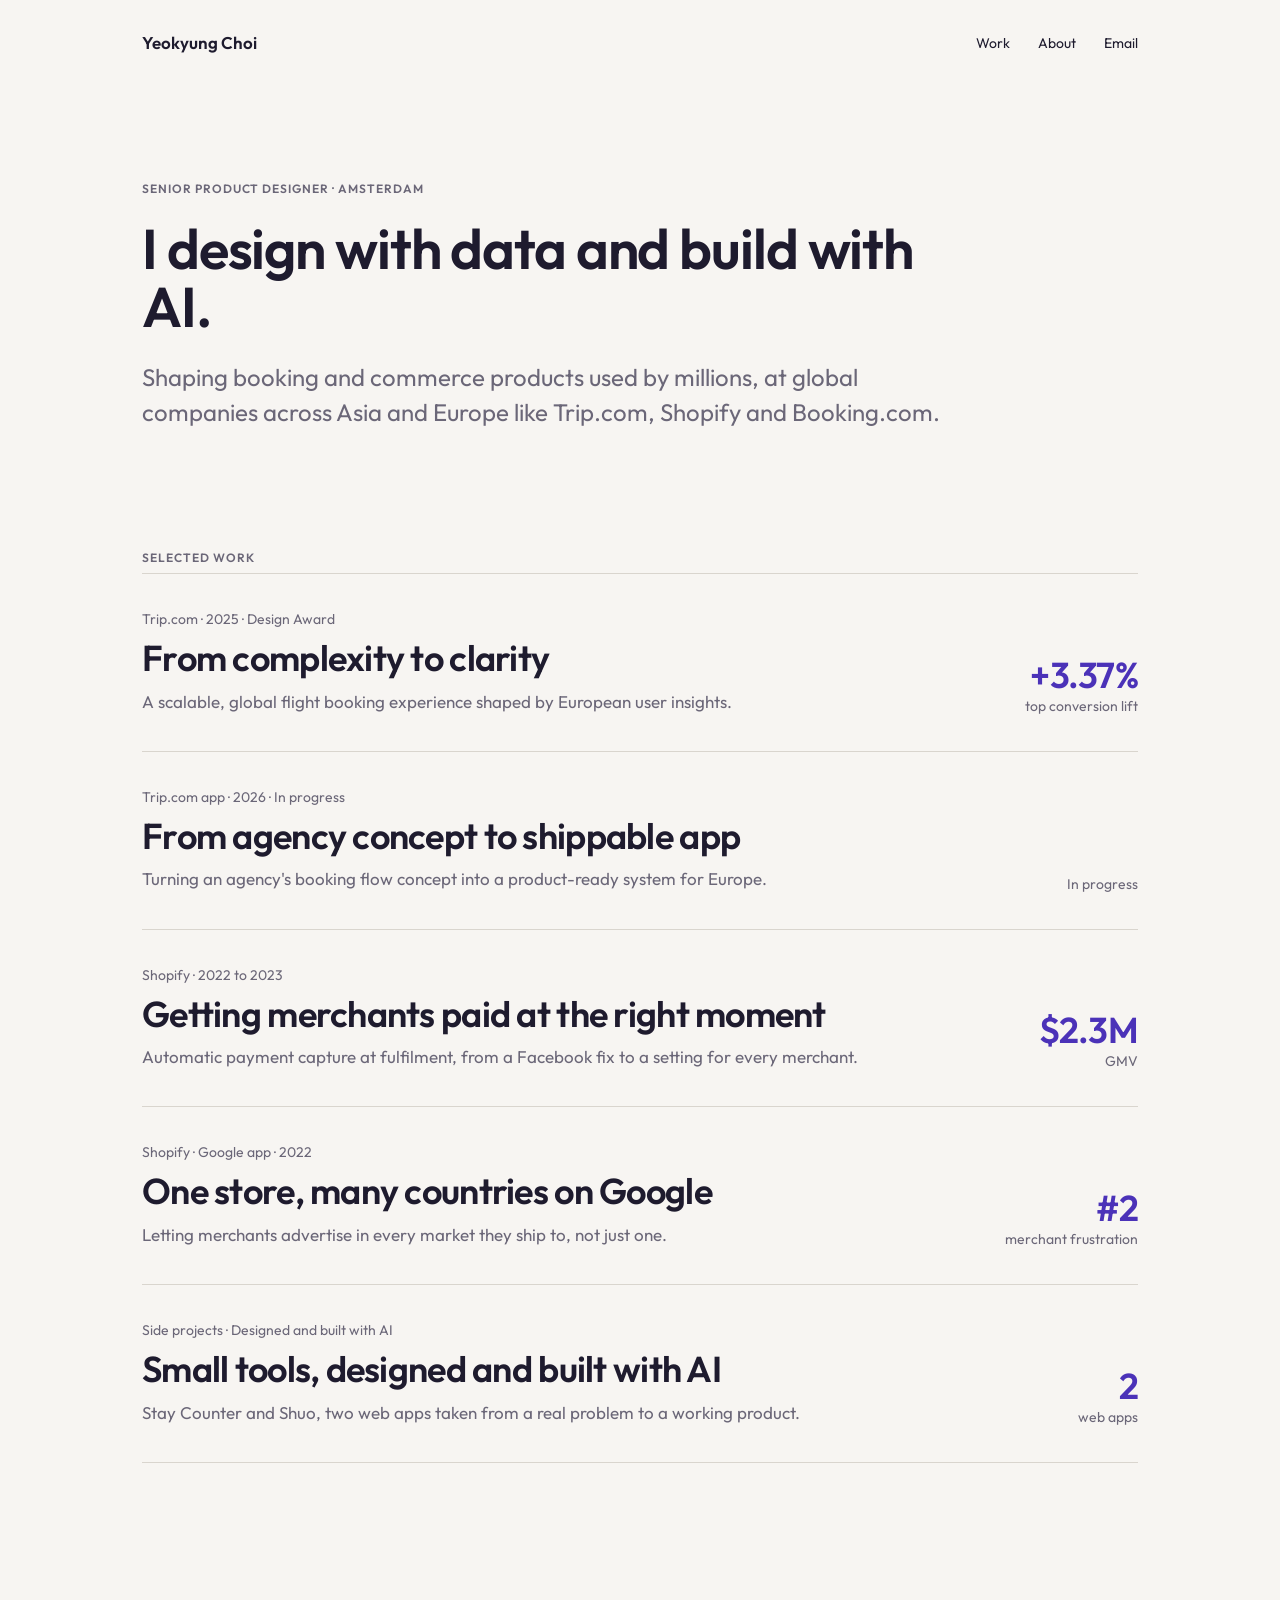
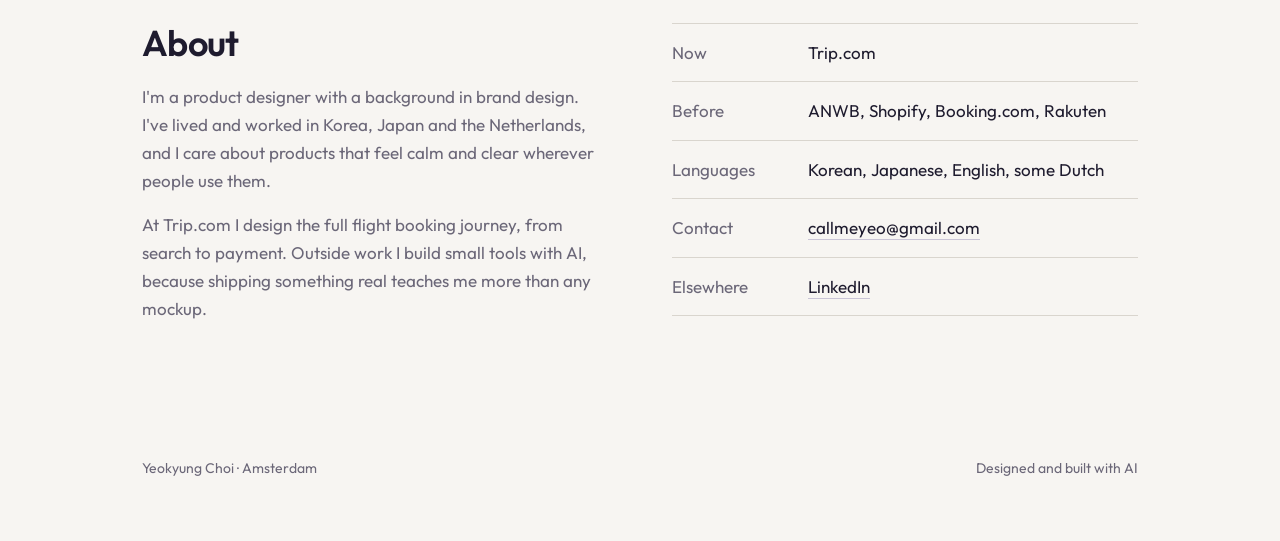
==== index.html @ 6fe2a748 "Draft side projects page for Stay Counter and Shuo Co-Authored-By: Claude Opus 5.5 <noreply@anthropi" ====
<!doctype html>
<html lang="en">
<head>
<meta charset="utf-8">
<meta name="viewport" content="width=device-width, initial-scale=1">
<title>Yeokyung Choi · Product designer</title>
<meta name="description" content="Product designer who designs with data and builds with AI. Shaping booking and commerce products at global companies like Trip.com, Shopify and Booking.com.">
<link rel="icon" href="favicon.svg" type="image/svg+xml">
<link rel="apple-touch-icon" href="apple-touch-icon.png">
<link rel="preconnect" href="https://fonts.googleapis.com">
<link rel="preconnect" href="https://fonts.gstatic.com" crossorigin>
<link href="https://fonts.googleapis.com/css2?family=Outfit:wght@400;500;600&display=swap" rel="stylesheet">
<link rel="stylesheet" href="styles.css">
</head>
<body>
<div class="wrap">

<header class="top">
<a class="name" href="index.html">Yeokyung Choi</a>
<nav aria-label="Main">
<a href="#work">Work</a>
<a href="#about">About</a>
<a href="mailto:callmeyeo@gmail.com">Email</a>
</nav>
</header>

<section class="hero">
<span class="label">Senior product designer · Amsterdam</span>
<h1>I design with data and build with AI.</h1>
<p>Shaping booking and commerce products used by millions, at global companies across Asia and Europe like Trip.com, Shopify and Booking.com.</p>
</section>

<section id="work" aria-label="Selected work">
<p class="label section-title">Selected work</p>
<div class="work">

<a class="project" href="work/trip-com.html">
<div class="text">
<span class="meta">Trip.com · 2025 · Design Award</span>
<h2>From complexity to clarity</h2>
<p>A scalable, global flight booking experience shaped by European user insights.</p>
</div>
<div class="stat"><strong>+3.37%</strong><span>top conversion lift</span></div>
</a>

<a class="project" href="work/app-flow.html">
<div class="text">
<span class="meta">Trip.com app · 2026 · In progress</span>
<h2>From agency concept to shippable app</h2>
<p>Turning an agency's booking flow concept into a product-ready system for Europe.</p>
</div>
<div class="stat"><span>In progress</span></div>
</a>

<a class="project" href="work/shopify-payments.html">
<div class="text">
<span class="meta">Shopify · 2022 to 2023</span>
<h2>Getting merchants paid at the right moment</h2>
<p>Automatic payment capture at fulfilment, from a Facebook fix to a setting for every merchant.</p>
</div>
<div class="stat"><strong>$2.3M</strong><span>GMV</span></div>
</a>

<a class="project" href="work/shopify-markets.html">
<div class="text">
<span class="meta">Shopify · Google app · 2022</span>
<h2>One store, many countries on Google</h2>
<p>Letting merchants advertise in every market they ship to, not just one.</p>
</div>
<div class="stat"><strong>#2</strong><span>merchant frustration</span></div>
</a>

<a class="project" href="work/built-with-ai.html">
<div class="text">
<span class="meta">Side projects · Designed and built with AI</span>
<h2>Small tools, designed and built with AI</h2>
<p>Stay Counter and Shuo, two web apps taken from a real problem to a working product.</p>
</div>
<div class="stat"><strong>2</strong><span>web apps</span></div>
</a>

</div>
</section>

<section id="about" class="about">
<div>
<h2>About</h2>
<p>I'm a product designer with a background in brand design. I've lived and worked in Korea, Japan and the Netherlands, and I care about products that feel calm and clear wherever people use them.</p>
<p>At Trip.com I design the full flight booking journey, from search to payment. Outside work I build small tools with AI, because shipping something real teaches me more than any mockup.</p>
</div>
<div class="facts">
<div class="fact"><span>Now</span><span>Trip.com</span></div>
<div class="fact"><span>Before</span><span>ANWB, Shopify, Booking.com, Rakuten</span></div>
<div class="fact"><span>Languages</span><span>Korean, Japanese, English, some Dutch</span></div>
<div class="fact"><span>Contact</span><span><a href="mailto:callmeyeo@gmail.com">callmeyeo@gmail.com</a></span></div>
<div class="fact"><span>Elsewhere</span><span><a href="https://www.linkedin.com/in/yeokyungchoi/">LinkedIn</a></span></div>
</div>
</section>

<footer class="foot">
<span>Yeokyung Choi · Amsterdam</span>
<span>Designed and built with AI</span>
</footer>

</div>
</body>
</html>
---- styles.css ----
:root {
  --accent: #4B32B8;
  --accent-soft: #EEEAFB;
  --ink: #1E1B2E;
  --muted: #6B6778;
  --bg: #F7F5F2;
  --line: #ECE9E4;
  --line-strong: #D9D5CE;
}

* { box-sizing: border-box; }

html { scroll-behavior: smooth; }

body {
  margin: 0;
  background: var(--bg);
  color: var(--ink);
  font-family: Outfit, -apple-system, system-ui, sans-serif;
  -webkit-font-smoothing: antialiased;
}

a { color: var(--ink); text-decoration: none; }
a:hover { color: var(--muted); }

.wrap { max-width: 1040px; margin: 0 auto; padding: 0 22px; }

.top { display: flex; justify-content: space-between; align-items: center; gap: 16px; padding: 32px 0; }
.top .name { font-size: 17px; font-weight: 600; }
.top nav { display: flex; gap: 28px; font-size: 14px; }

.label { font-size: 12px; font-weight: 600; letter-spacing: 0.08em; color: var(--muted); text-transform: uppercase; }

.hero { padding: 96px 0 120px; max-width: 800px; display: flex; flex-direction: column; gap: 24px; }
.hero h1 { margin: 0; font-size: 56px; line-height: 1.04; font-weight: 600; letter-spacing: -0.02em; }
.hero p { margin: 0; font-size: 24px; line-height: 1.45; color: var(--muted); }

.section-title { margin: 0 0 8px; }

.work { display: flex; flex-direction: column; }
.project { display: grid; grid-template-columns: minmax(0, 1fr) auto; gap: 8px 32px; align-items: end; padding: 36px 0; border-top: 1px solid var(--line-strong); }
.project:last-child { border-bottom: 1px solid var(--line-strong); }
.project h2 { margin: 0; font-size: 36px; line-height: 1.1; font-weight: 600; letter-spacing: -0.02em; }
.project p { margin: 0; font-size: 17px; line-height: 1.6; color: var(--muted); }
.project .meta { font-size: 14px; color: var(--muted); }
.project .stat { text-align: right; display: flex; flex-direction: column; gap: 4px; }
.project .stat strong { font-size: 36px; line-height: 1; font-weight: 600; letter-spacing: -0.02em; color: var(--accent); }
.project .stat span { font-size: 14px; color: var(--muted); }
.project .text { display: flex; flex-direction: column; gap: 10px; }
a.project:hover h2 { color: var(--accent); }
.project.soon { color: var(--muted); }
.project.soon h2 { color: #A9A5B4; }
.project.soon .stat span { color: #A9A5B4; }

.about { padding: 160px 0 0; display: grid; grid-template-columns: repeat(auto-fit, minmax(min(100%, 420px), 1fr)); gap: 48px 64px; }
.about h2 { margin: 0 0 20px; font-size: 36px; line-height: 1.1; font-weight: 600; letter-spacing: -0.02em; }
.about p { margin: 0 0 16px; font-size: 17px; line-height: 1.65; color: var(--muted); }
.facts { display: flex; flex-direction: column; }
.fact { display: grid; grid-template-columns: 120px minmax(0, 1fr); gap: 16px; padding: 16px 0; border-top: 1px solid var(--line-strong); font-size: 17px; line-height: 1.5; }
.fact:last-child { border-bottom: 1px solid var(--line-strong); }
.fact span:first-child { color: var(--muted); }
.fact a { text-decoration: underline; text-decoration-color: #C9C4D6; text-underline-offset: 5px; }

.foot { display: flex; flex-wrap: wrap; justify-content: space-between; gap: 16px; padding: 120px 0 64px; font-size: 14px; color: var(--muted); }

@media (max-width: 640px) {
  .hero { padding: 48px 0 80px; }
  .hero h1 { font-size: 40px; }
  .hero p { font-size: 20px; }
  .project { grid-template-columns: 1fr; }
  .project .stat { text-align: left; }
  .project h2 { font-size: 28px; }
  .about { padding-top: 112px; }
  h1[style] { font-size: 40px !important; }
}
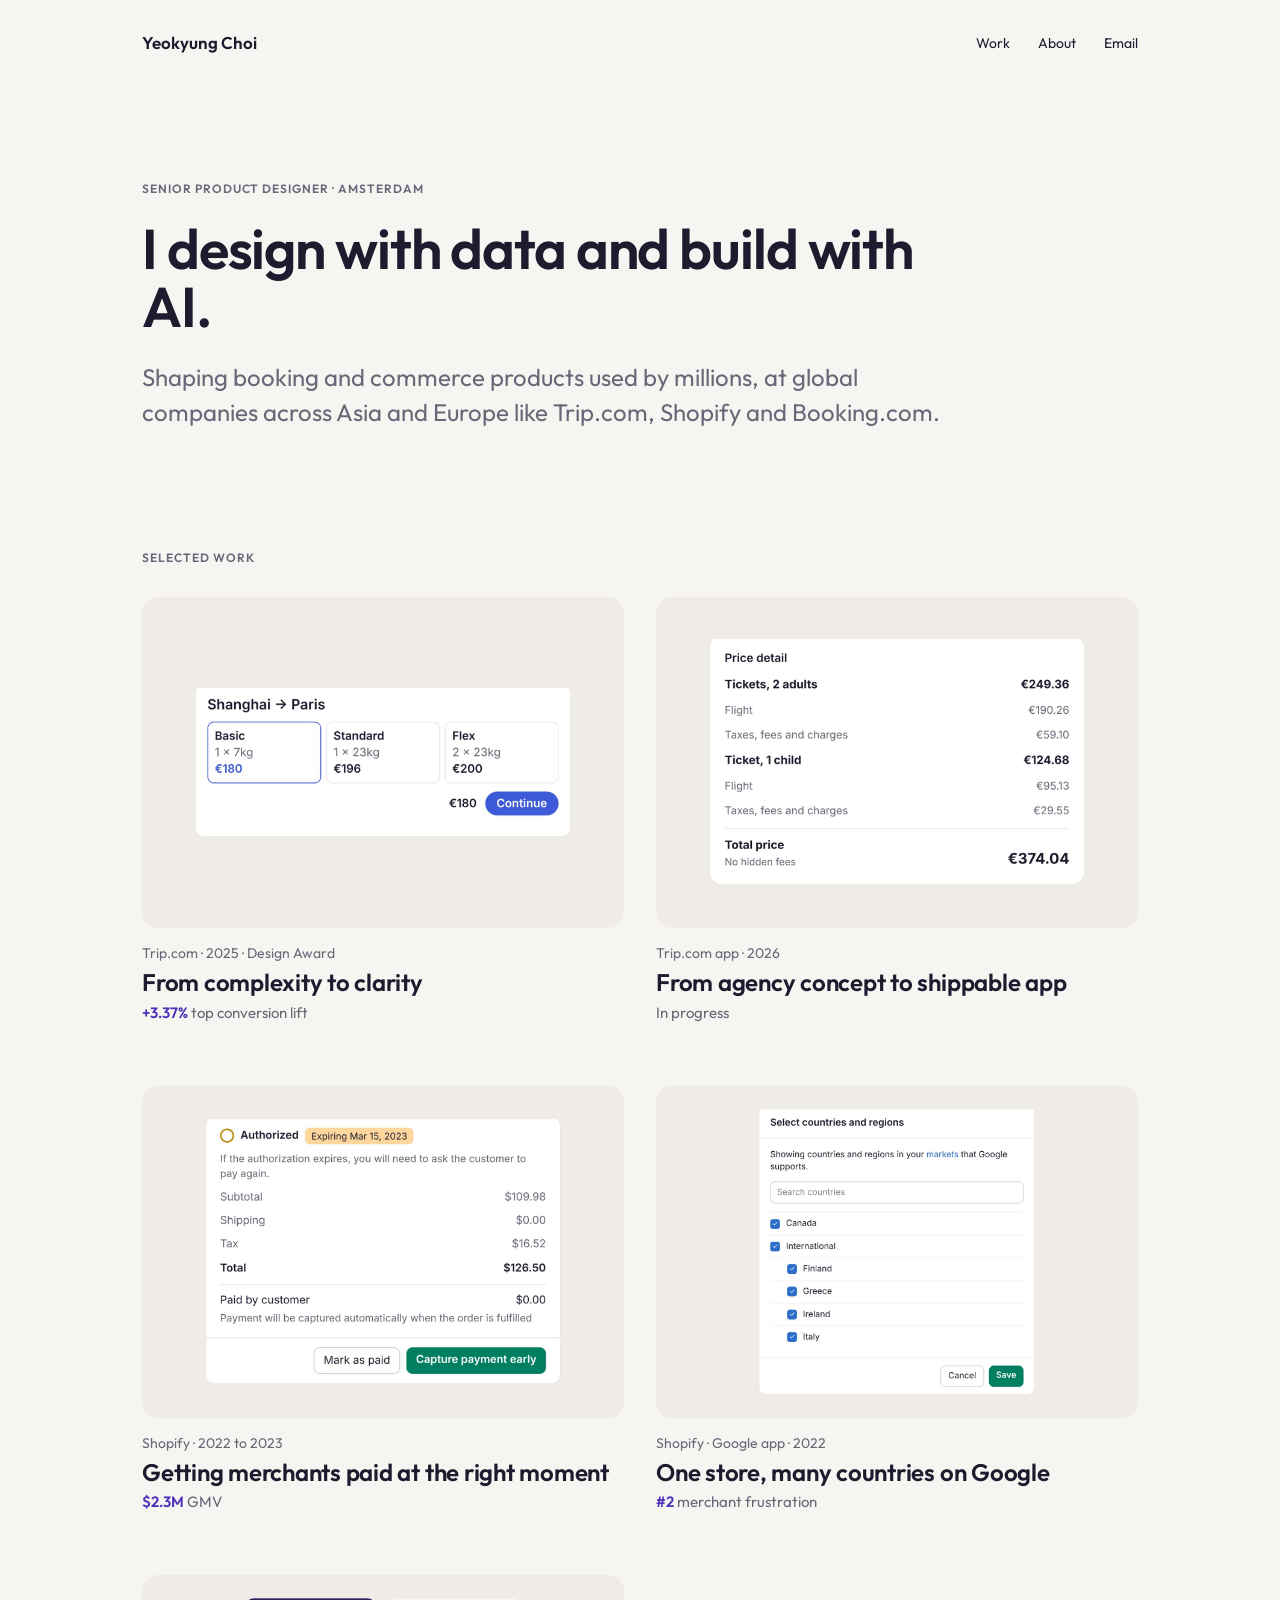
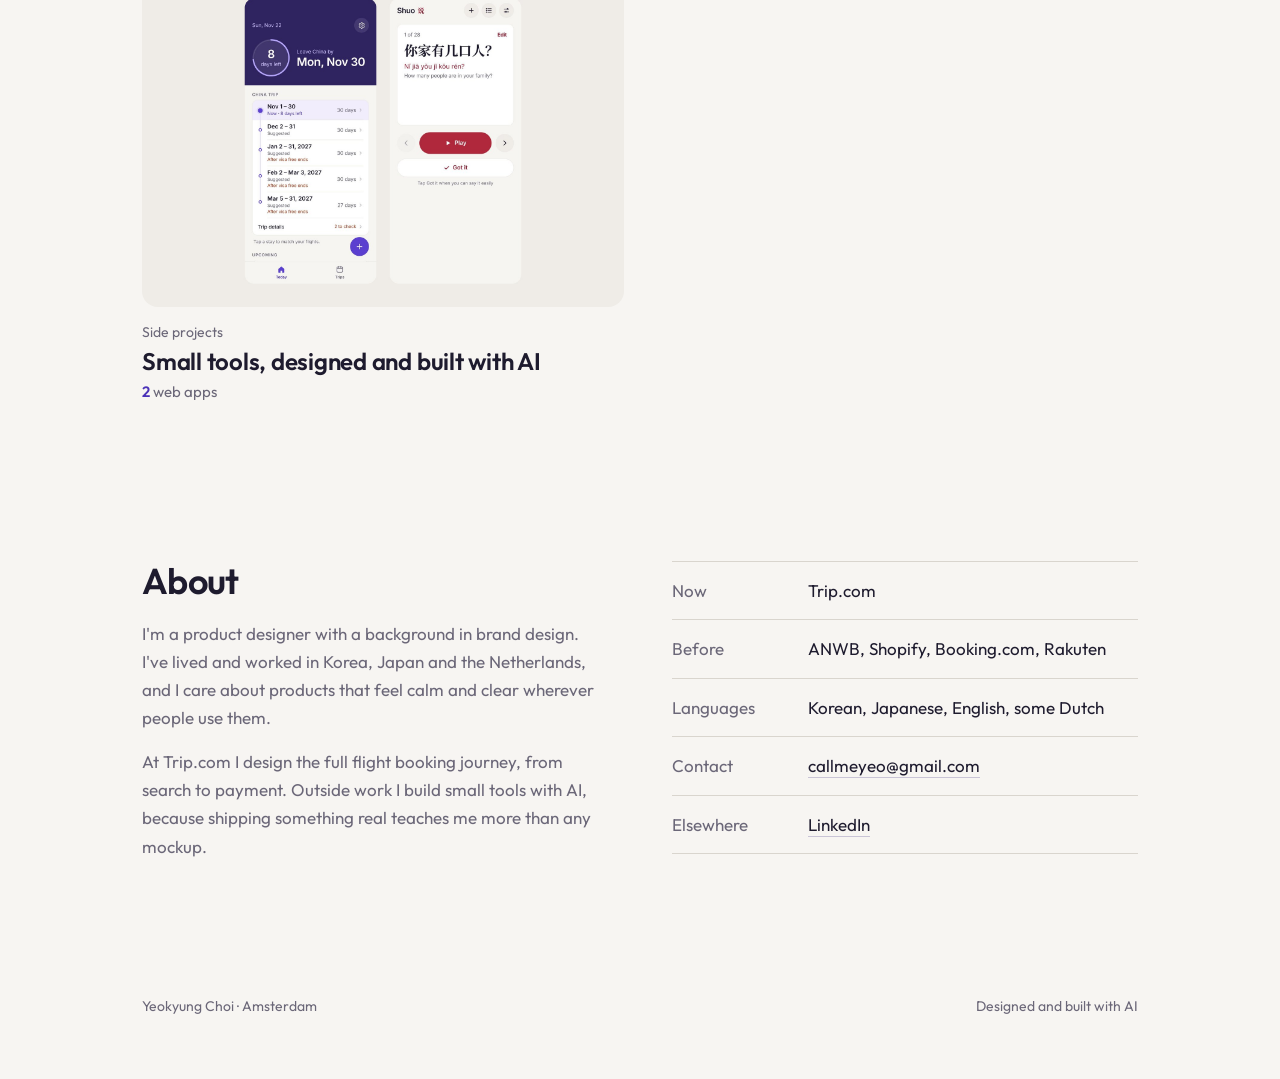
==== commit 6b437bfe: "Homepage image grid with one screen per project Co-Authored-By: Claude Opus 5.5 <noreply@anthropic.c" ====
--- a/index.html
+++ b/index.html
@@ -34,49 +34,49 @@
 <p class="label section-title">Selected work</p>
 <div class="work">
 
-<a class="project" href="work/trip-com.html">
+<a class="card" href="work/trip-com.html">
+<img src="images/home/trip-com.jpg" alt="Trip.com fare selection redesign with Basic, Standard and Flex fares">
 <div class="text">
 <span class="meta">Trip.com · 2025 · Design Award</span>
 <h2>From complexity to clarity</h2>
-<p>A scalable, global flight booking experience shaped by European user insights.</p>
+<span class="result"><strong>+3.37%</strong> top conversion lift</span>
 </div>
-<div class="stat"><strong>+3.37%</strong><span>top conversion lift</span></div>
 </a>
 
-<a class="project" href="work/app-flow.html">
+<a class="card" href="work/app-flow.html">
+<img src="images/home/app-flow.jpg" alt="Trip.com app price detail redesign">
 <div class="text">
-<span class="meta">Trip.com app · 2026 · In progress</span>
+<span class="meta">Trip.com app · 2026</span>
 <h2>From agency concept to shippable app</h2>
-<p>Turning an agency's booking flow concept into a product-ready system for Europe.</p>
+<span class="result">In progress</span>
 </div>
-<div class="stat"><span>In progress</span></div>
 </a>
 
-<a class="project" href="work/shopify-payments.html">
+<a class="card" href="work/shopify-payments.html">
+<img src="images/home/shopify-payments.jpg" alt="Shopify order payment card with Capture payment early button">
 <div class="text">
 <span class="meta">Shopify · 2022 to 2023</span>
 <h2>Getting merchants paid at the right moment</h2>
-<p>Automatic payment capture at fulfilment, from a Facebook fix to a setting for every merchant.</p>
+<span class="result"><strong>$2.3M</strong> GMV</span>
 </div>
-<div class="stat"><strong>$2.3M</strong><span>GMV</span></div>
 </a>
 
-<a class="project" href="work/shopify-markets.html">
+<a class="card" href="work/shopify-markets.html">
+<img src="images/home/shopify-markets.jpg" alt="Shopify Google app country and region picker">
 <div class="text">
 <span class="meta">Shopify · Google app · 2022</span>
 <h2>One store, many countries on Google</h2>
-<p>Letting merchants advertise in every market they ship to, not just one.</p>
+<span class="result"><strong>#2</strong> merchant frustration</span>
 </div>
-<div class="stat"><strong>#2</strong><span>merchant frustration</span></div>
 </a>
 
-<a class="project" href="work/built-with-ai.html">
+<a class="card" href="work/built-with-ai.html">
+<img src="images/home/built-with-ai.jpg" alt="Stay Counter and Shuo on mobile">
 <div class="text">
-<span class="meta">Side projects · Designed and built with AI</span>
+<span class="meta">Side projects</span>
 <h2>Small tools, designed and built with AI</h2>
-<p>Stay Counter and Shuo, two web apps taken from a real problem to a working product.</p>
+<span class="result"><strong>2</strong> web apps</span>
 </div>
-<div class="stat"><strong>2</strong><span>web apps</span></div>
 </a>
 
 </div>
--- a/styles.css
+++ b/styles.css
@@ -37,7 +37,6 @@
 
 .section-title { margin: 0 0 8px; }
 
-.work { display: flex; flex-direction: column; }
 .project { display: grid; grid-template-columns: minmax(0, 1fr) auto; gap: 8px 32px; align-items: end; padding: 36px 0; border-top: 1px solid var(--line-strong); }
 .project:last-child { border-bottom: 1px solid var(--line-strong); }
 .project h2 { margin: 0; font-size: 36px; line-height: 1.1; font-weight: 600; letter-spacing: -0.02em; }
@@ -51,6 +50,18 @@
 .project.soon { color: var(--muted); }
 .project.soon h2 { color: #A9A5B4; }
 .project.soon .stat span { color: #A9A5B4; }
+
+.work { display: grid; grid-template-columns: repeat(auto-fit, minmax(min(100%, 440px), 1fr)); gap: 64px 32px; padding-top: 24px; }
+.card { display: flex; flex-direction: column; gap: 16px; }
+.card img { display: block; width: 100%; aspect-ratio: 16 / 11; object-fit: cover; border-radius: 16px; transition: opacity .2s; }
+.card .text { display: flex; flex-direction: column; gap: 6px; }
+.card .meta { font-size: 14px; color: var(--muted); }
+.card h2 { margin: 0; font-size: 24px; line-height: 1.2; font-weight: 600; letter-spacing: -0.01em; }
+.card .result { font-size: 15px; color: var(--muted); }
+.card .result strong { color: var(--accent); font-weight: 600; }
+a.card:hover { color: var(--ink); }
+a.card:hover img { opacity: .92; }
+a.card:hover h2 { color: var(--accent); }
 
 .about { padding: 160px 0 0; display: grid; grid-template-columns: repeat(auto-fit, minmax(min(100%, 420px), 1fr)); gap: 48px 64px; }
 .about h2 { margin: 0 0 20px; font-size: 36px; line-height: 1.1; font-weight: 600; letter-spacing: -0.02em; }
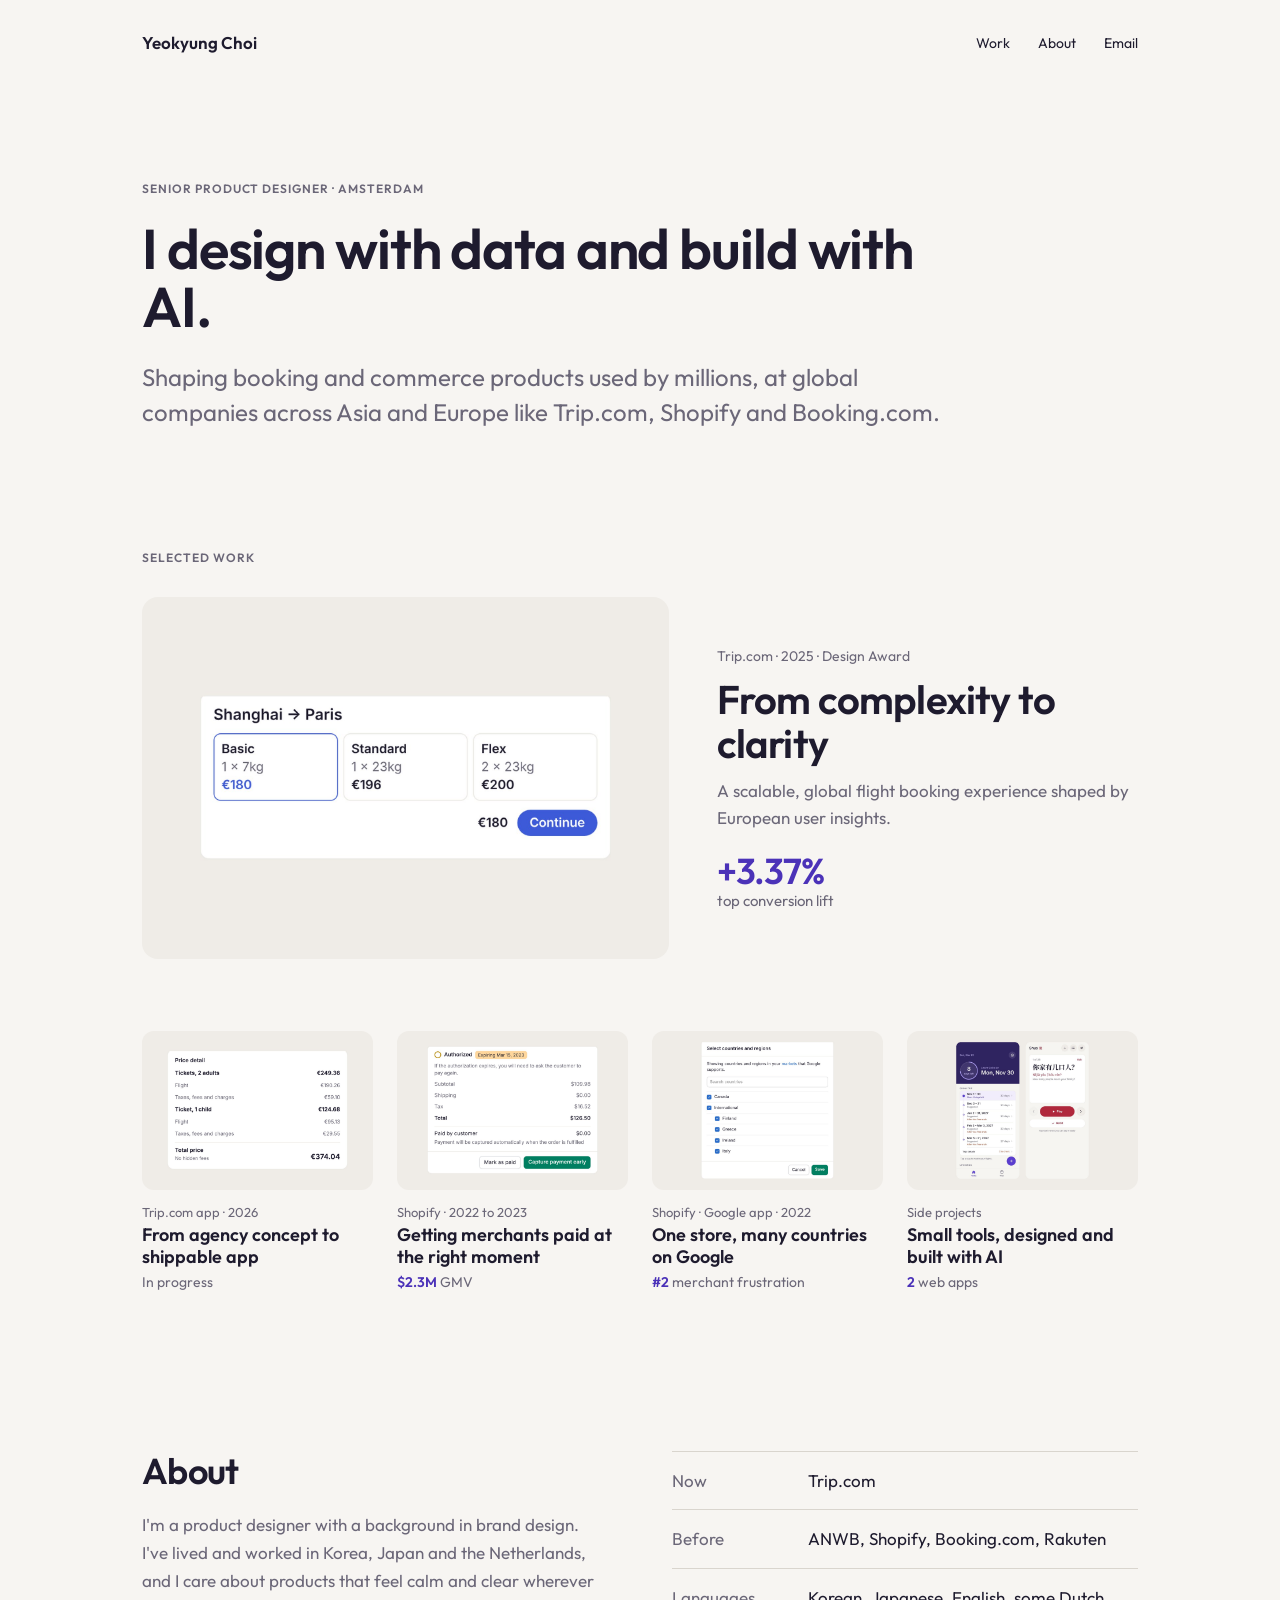
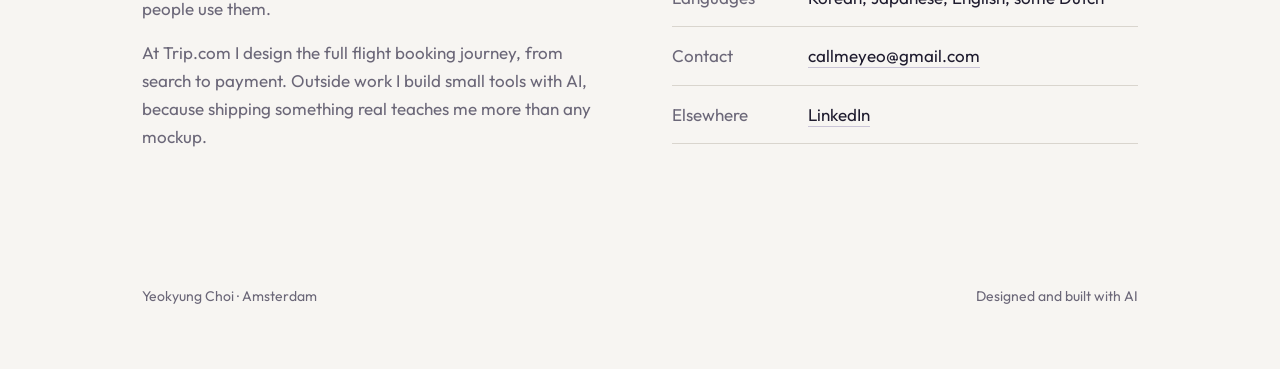
==== commit 61808dd0: "Homepage layout B, featured Trip.com project and four smaller cards Co-Authored-By: Claude Opus 5.5 " ====
--- a/index.html
+++ b/index.html
@@ -10,7 +10,7 @@
 <link rel="preconnect" href="https://fonts.googleapis.com">
 <link rel="preconnect" href="https://fonts.gstatic.com" crossorigin>
 <link href="https://fonts.googleapis.com/css2?family=Outfit:wght@400;500;600&display=swap" rel="stylesheet">
-<link rel="stylesheet" href="styles.css">
+<link rel="stylesheet" href="styles.css?v=b1">
 </head>
 <body>
 <div class="wrap">
@@ -34,14 +34,17 @@
 <p class="label section-title">Selected work</p>
 <div class="work">
 
-<a class="card" href="work/trip-com.html">
+<a class="feature" href="work/trip-com.html">
 <img src="images/home/trip-com.jpg" alt="Trip.com fare selection redesign with Basic, Standard and Flex fares">
 <div class="text">
 <span class="meta">Trip.com · 2025 · Design Award</span>
 <h2>From complexity to clarity</h2>
-<span class="result"><strong>+3.37%</strong> top conversion lift</span>
+<p>A scalable, global flight booking experience shaped by European user insights.</p>
+<span class="big"><strong>+3.37%</strong> top conversion lift</span>
 </div>
 </a>
+
+<div class="cards">
 
 <a class="card" href="work/app-flow.html">
 <img src="images/home/app-flow.jpg" alt="Trip.com app price detail redesign">
@@ -80,6 +83,8 @@
 </a>
 
 </div>
+
+</div>
 </section>
 
 <section id="about" class="about">
--- a/styles.css
+++ b/styles.css
@@ -51,17 +51,28 @@
 .project.soon h2 { color: #A9A5B4; }
 .project.soon .stat span { color: #A9A5B4; }
 
-.work { display: grid; grid-template-columns: repeat(auto-fit, minmax(min(100%, 440px), 1fr)); gap: 64px 32px; padding-top: 24px; }
-.card { display: flex; flex-direction: column; gap: 16px; }
-.card img { display: block; width: 100%; aspect-ratio: 16 / 11; object-fit: cover; border-radius: 16px; transition: opacity .2s; }
-.card .text { display: flex; flex-direction: column; gap: 6px; }
-.card .meta { font-size: 14px; color: var(--muted); }
-.card h2 { margin: 0; font-size: 24px; line-height: 1.2; font-weight: 600; letter-spacing: -0.01em; }
-.card .result { font-size: 15px; color: var(--muted); }
+.work { display: flex; flex-direction: column; gap: 72px; padding-top: 24px; }
+.feature { display: grid; grid-template-columns: minmax(0, 1.25fr) minmax(0, 1fr); gap: 32px 48px; align-items: center; }
+.feature img { display: block; width: 100%; aspect-ratio: 16 / 11; object-fit: cover; border-radius: 16px; transition: opacity .2s; }
+.feature .text { display: flex; flex-direction: column; gap: 12px; }
+.feature .meta { font-size: 14px; color: var(--muted); }
+.feature h2 { margin: 0; font-size: 40px; line-height: 1.1; font-weight: 600; letter-spacing: -0.02em; }
+.feature p { margin: 0; font-size: 17px; line-height: 1.6; color: var(--muted); }
+.feature .big { margin-top: 8px; font-size: 15px; color: var(--muted); }
+.feature .big strong { display: block; font-size: 36px; line-height: 1.1; font-weight: 600; letter-spacing: -0.02em; color: var(--accent); }
+.cards { display: grid; grid-template-columns: repeat(4, minmax(0, 1fr)); gap: 40px 24px; }
+.card { display: flex; flex-direction: column; gap: 14px; }
+.card img { display: block; width: 100%; aspect-ratio: 16 / 11; object-fit: cover; border-radius: 12px; transition: opacity .2s; }
+.card .text { display: flex; flex-direction: column; gap: 4px; }
+.card .meta { font-size: 13px; color: var(--muted); }
+.card h2 { margin: 0; font-size: 18px; line-height: 1.25; font-weight: 600; }
+.card .result { font-size: 14px; color: var(--muted); }
 .card .result strong { color: var(--accent); font-weight: 600; }
-a.card:hover { color: var(--ink); }
-a.card:hover img { opacity: .92; }
-a.card:hover h2 { color: var(--accent); }
+a.card:hover, a.feature:hover { color: var(--ink); }
+a.card:hover img, a.feature:hover img { opacity: .92; }
+a.card:hover h2, a.feature:hover h2 { color: var(--accent); }
+@media (max-width: 900px) { .cards { grid-template-columns: repeat(2, minmax(0, 1fr)); } .feature { grid-template-columns: 1fr; } }
+@media (max-width: 520px) { .cards { grid-template-columns: 1fr; } .feature h2 { font-size: 32px; } }
 
 .about { padding: 160px 0 0; display: grid; grid-template-columns: repeat(auto-fit, minmax(min(100%, 420px), 1fr)); gap: 48px 64px; }
 .about h2 { margin: 0 0 20px; font-size: 36px; line-height: 1.1; font-weight: 600; letter-spacing: -0.02em; }
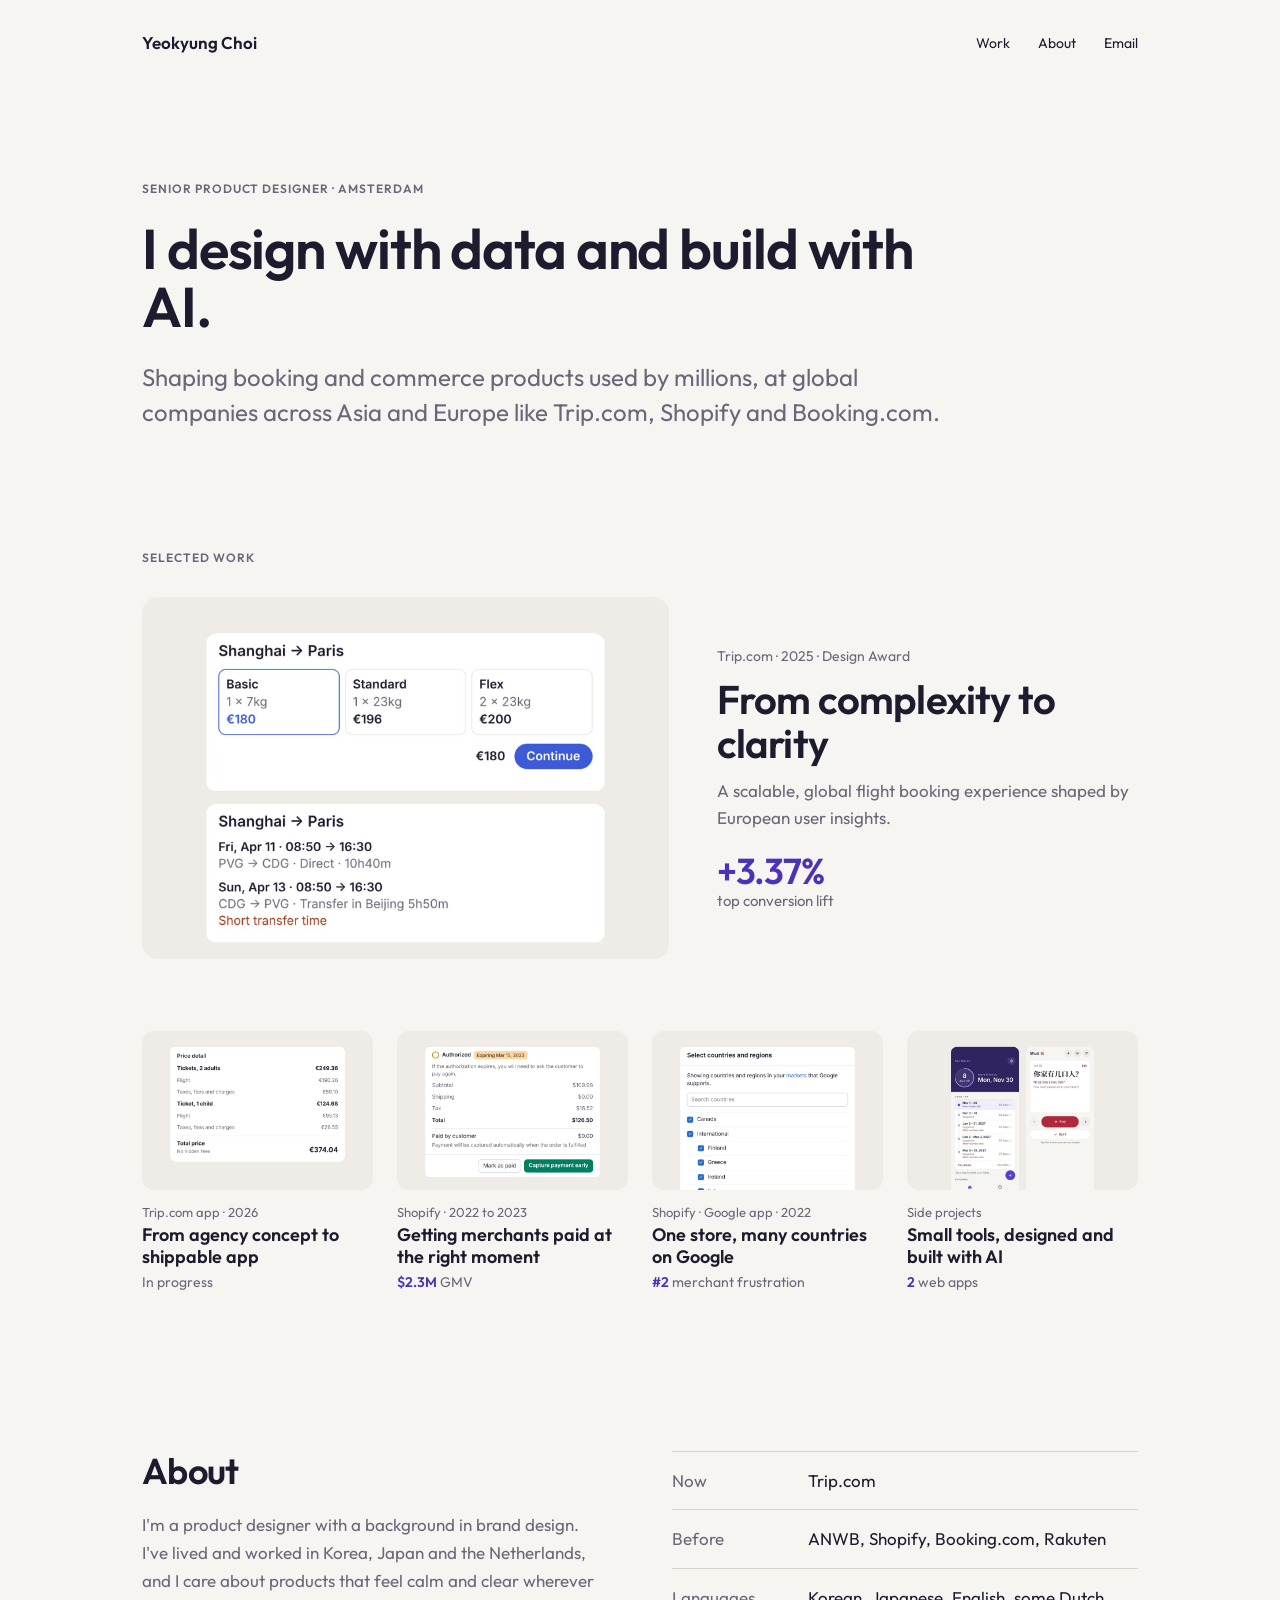
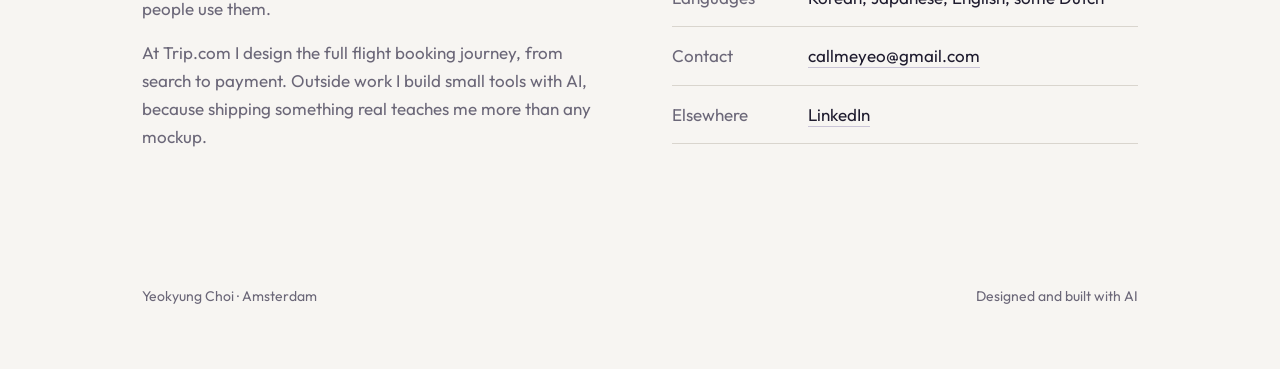
==== commit 10099565: "Consistent homepage thumbnails, same width and top position Co-Authored-By: Claude Opus 5.5 <noreply" ====
--- a/index.html
+++ b/index.html
@@ -10,7 +10,7 @@
 <link rel="preconnect" href="https://fonts.googleapis.com">
 <link rel="preconnect" href="https://fonts.gstatic.com" crossorigin>
 <link href="https://fonts.googleapis.com/css2?family=Outfit:wght@400;500;600&display=swap" rel="stylesheet">
-<link rel="stylesheet" href="styles.css?v=b1">
+<link rel="stylesheet" href="styles.css?v=b3">
 </head>
 <body>
 <div class="wrap">
@@ -35,7 +35,7 @@
 <div class="work">
 
 <a class="feature" href="work/trip-com.html">
-<img src="images/home/trip-com.jpg" alt="Trip.com fare selection redesign with Basic, Standard and Flex fares">
+<img src="images/home/trip-com.jpg?v=2" alt="Trip.com fare selection redesign with Basic, Standard and Flex fares">
 <div class="text">
 <span class="meta">Trip.com · 2025 · Design Award</span>
 <h2>From complexity to clarity</h2>
@@ -47,7 +47,7 @@
 <div class="cards">
 
 <a class="card" href="work/app-flow.html">
-<img src="images/home/app-flow.jpg" alt="Trip.com app price detail redesign">
+<img src="images/home/app-flow.jpg?v=2" alt="Trip.com app price detail redesign">
 <div class="text">
 <span class="meta">Trip.com app · 2026</span>
 <h2>From agency concept to shippable app</h2>
@@ -56,7 +56,7 @@
 </a>
 
 <a class="card" href="work/shopify-payments.html">
-<img src="images/home/shopify-payments.jpg" alt="Shopify order payment card with Capture payment early button">
+<img src="images/home/shopify-payments.jpg?v=2" alt="Shopify order payment card with Capture payment early button">
 <div class="text">
 <span class="meta">Shopify · 2022 to 2023</span>
 <h2>Getting merchants paid at the right moment</h2>
@@ -65,7 +65,7 @@
 </a>
 
 <a class="card" href="work/shopify-markets.html">
-<img src="images/home/shopify-markets.jpg" alt="Shopify Google app country and region picker">
+<img src="images/home/shopify-markets.jpg?v=2" alt="Shopify Google app country and region picker">
 <div class="text">
 <span class="meta">Shopify · Google app · 2022</span>
 <h2>One store, many countries on Google</h2>
@@ -74,7 +74,7 @@
 </a>
 
 <a class="card" href="work/built-with-ai.html">
-<img src="images/home/built-with-ai.jpg" alt="Stay Counter and Shuo on mobile">
+<img src="images/home/built-with-ai.jpg?v=2" alt="Stay Counter and Shuo on mobile">
 <div class="text">
 <span class="meta">Side projects</span>
 <h2>Small tools, designed and built with AI</h2>
--- a/styles.css
+++ b/styles.css
@@ -72,7 +72,18 @@
 a.card:hover img, a.feature:hover img { opacity: .92; }
 a.card:hover h2, a.feature:hover h2 { color: var(--accent); }
 @media (max-width: 900px) { .cards { grid-template-columns: repeat(2, minmax(0, 1fr)); } .feature { grid-template-columns: 1fr; } }
-@media (max-width: 520px) { .cards { grid-template-columns: 1fr; } .feature h2 { font-size: 32px; } }
+@media (max-width: 520px) {
+  .work { gap: 48px; }
+  .feature { gap: 20px; }
+  .feature .text { gap: 8px; }
+  .feature h2 { font-size: 28px; }
+  .feature .big strong { font-size: 28px; }
+  .cards { grid-template-columns: 1fr; gap: 0; }
+  .card { display: grid; grid-template-columns: 128px minmax(0, 1fr); gap: 16px; align-items: center; padding: 16px 0; border-top: 1px solid var(--line); }
+  .card:last-child { border-bottom: 1px solid var(--line); }
+  .card img { border-radius: 10px; }
+  .card h2 { font-size: 17px; }
+}
 
 .about { padding: 160px 0 0; display: grid; grid-template-columns: repeat(auto-fit, minmax(min(100%, 420px), 1fr)); gap: 48px 64px; }
 .about h2 { margin: 0 0 20px; font-size: 36px; line-height: 1.1; font-weight: 600; letter-spacing: -0.02em; }
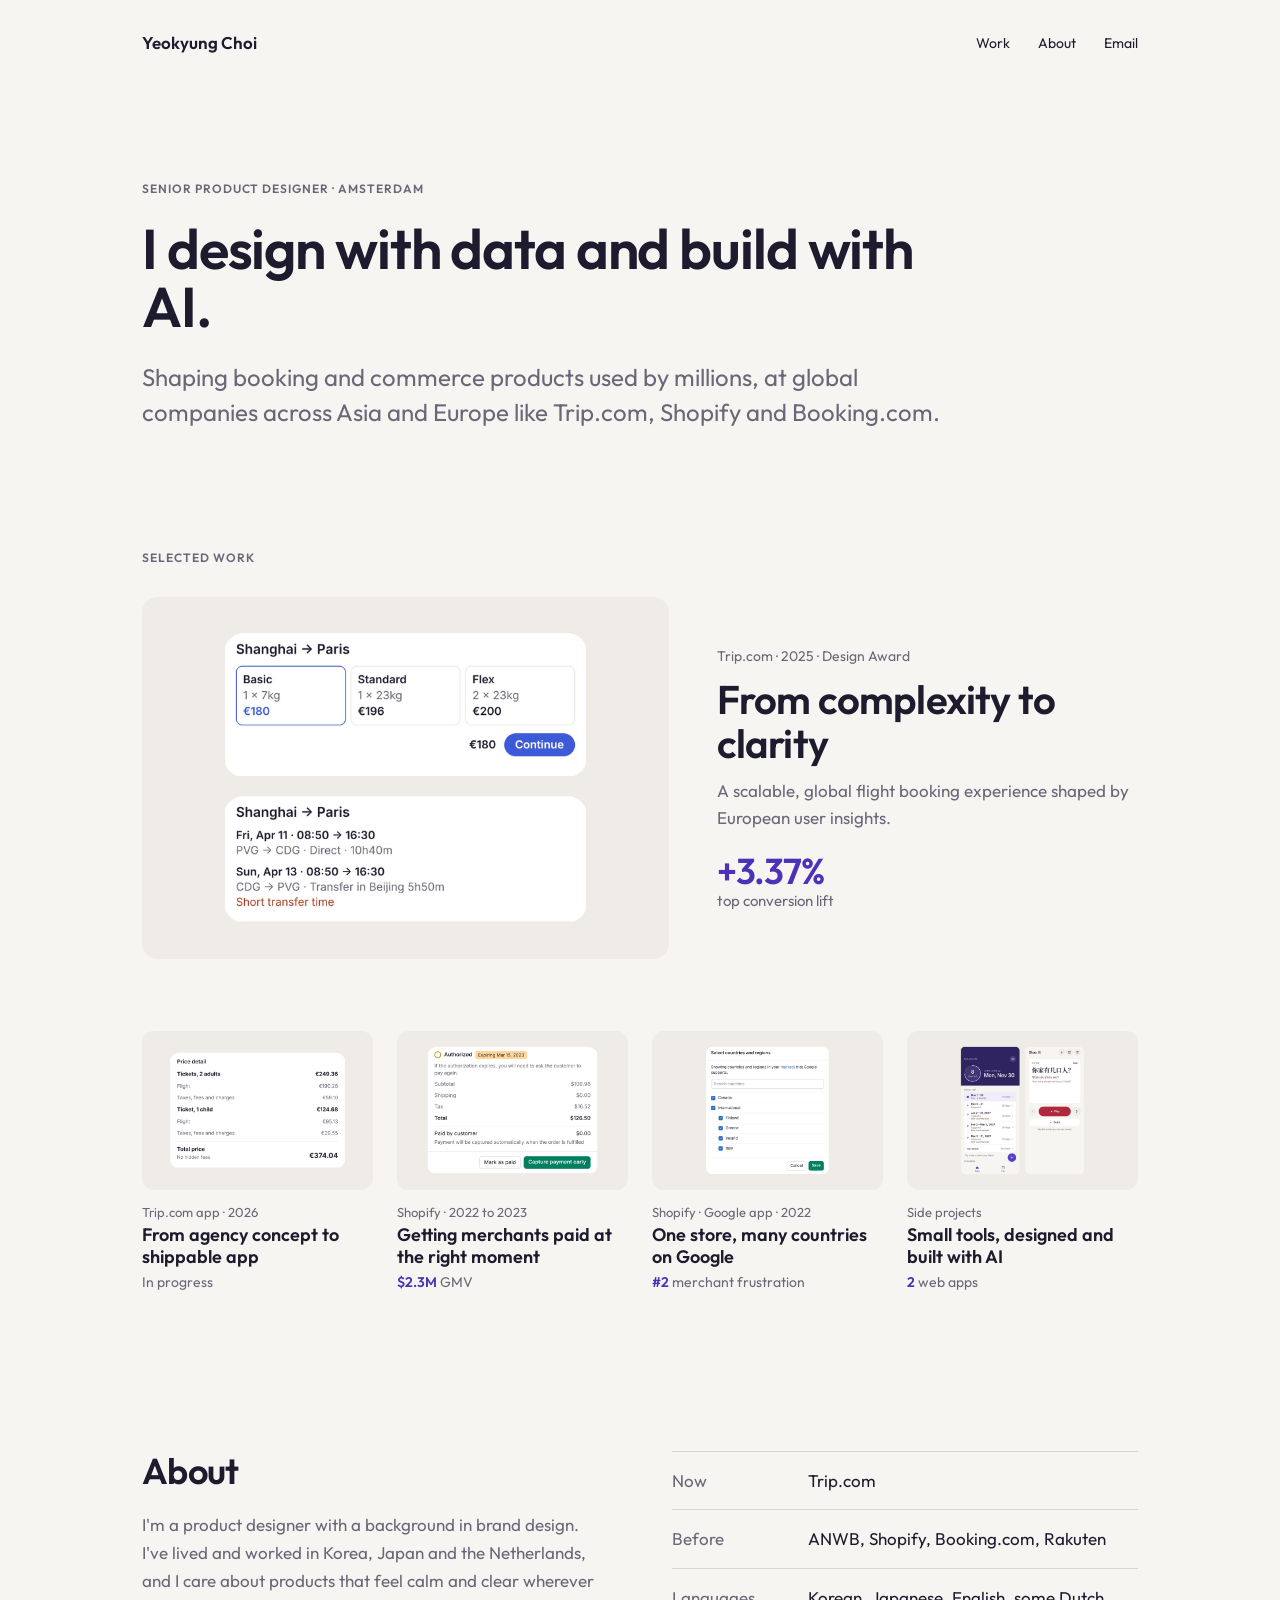
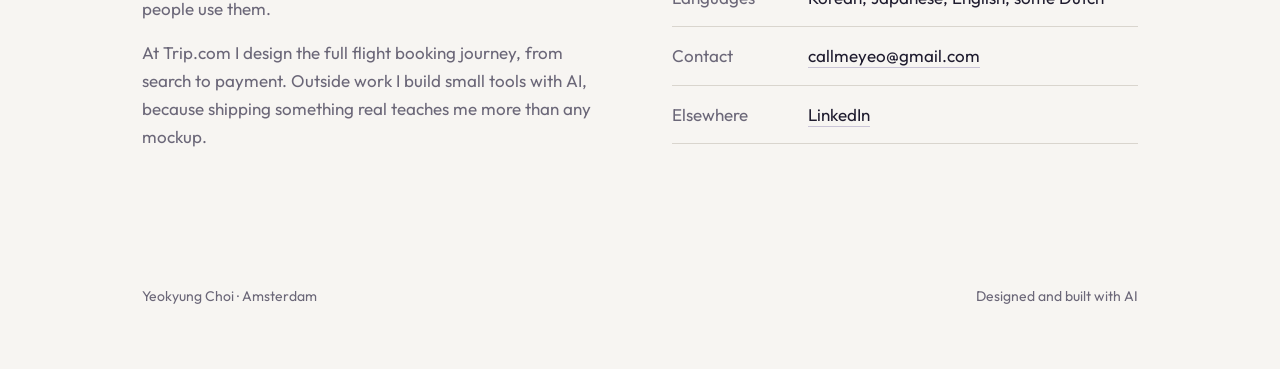
==== commit d26495c7: "Even top and bottom padding in homepage thumbnails Co-Authored-By: Claude Opus 5.5 <noreply@anthropi" ====
--- a/index.html
+++ b/index.html
@@ -35,7 +35,7 @@
 <div class="work">
 
 <a class="feature" href="work/trip-com.html">
-<img src="images/home/trip-com.jpg?v=2" alt="Trip.com fare selection redesign with Basic, Standard and Flex fares">
+<img src="images/home/trip-com.jpg?v=3" alt="Trip.com fare selection redesign with Basic, Standard and Flex fares">
 <div class="text">
 <span class="meta">Trip.com · 2025 · Design Award</span>
 <h2>From complexity to clarity</h2>
@@ -47,7 +47,7 @@
 <div class="cards">
 
 <a class="card" href="work/app-flow.html">
-<img src="images/home/app-flow.jpg?v=2" alt="Trip.com app price detail redesign">
+<img src="images/home/app-flow.jpg?v=3" alt="Trip.com app price detail redesign">
 <div class="text">
 <span class="meta">Trip.com app · 2026</span>
 <h2>From agency concept to shippable app</h2>
@@ -56,7 +56,7 @@
 </a>
 
 <a class="card" href="work/shopify-payments.html">
-<img src="images/home/shopify-payments.jpg?v=2" alt="Shopify order payment card with Capture payment early button">
+<img src="images/home/shopify-payments.jpg?v=3" alt="Shopify order payment card with Capture payment early button">
 <div class="text">
 <span class="meta">Shopify · 2022 to 2023</span>
 <h2>Getting merchants paid at the right moment</h2>
@@ -65,7 +65,7 @@
 </a>
 
 <a class="card" href="work/shopify-markets.html">
-<img src="images/home/shopify-markets.jpg?v=2" alt="Shopify Google app country and region picker">
+<img src="images/home/shopify-markets.jpg?v=3" alt="Shopify Google app country and region picker">
 <div class="text">
 <span class="meta">Shopify · Google app · 2022</span>
 <h2>One store, many countries on Google</h2>
@@ -74,7 +74,7 @@
 </a>
 
 <a class="card" href="work/built-with-ai.html">
-<img src="images/home/built-with-ai.jpg?v=2" alt="Stay Counter and Shuo on mobile">
+<img src="images/home/built-with-ai.jpg?v=3" alt="Stay Counter and Shuo on mobile">
 <div class="text">
 <span class="meta">Side projects</span>
 <h2>Small tools, designed and built with AI</h2>
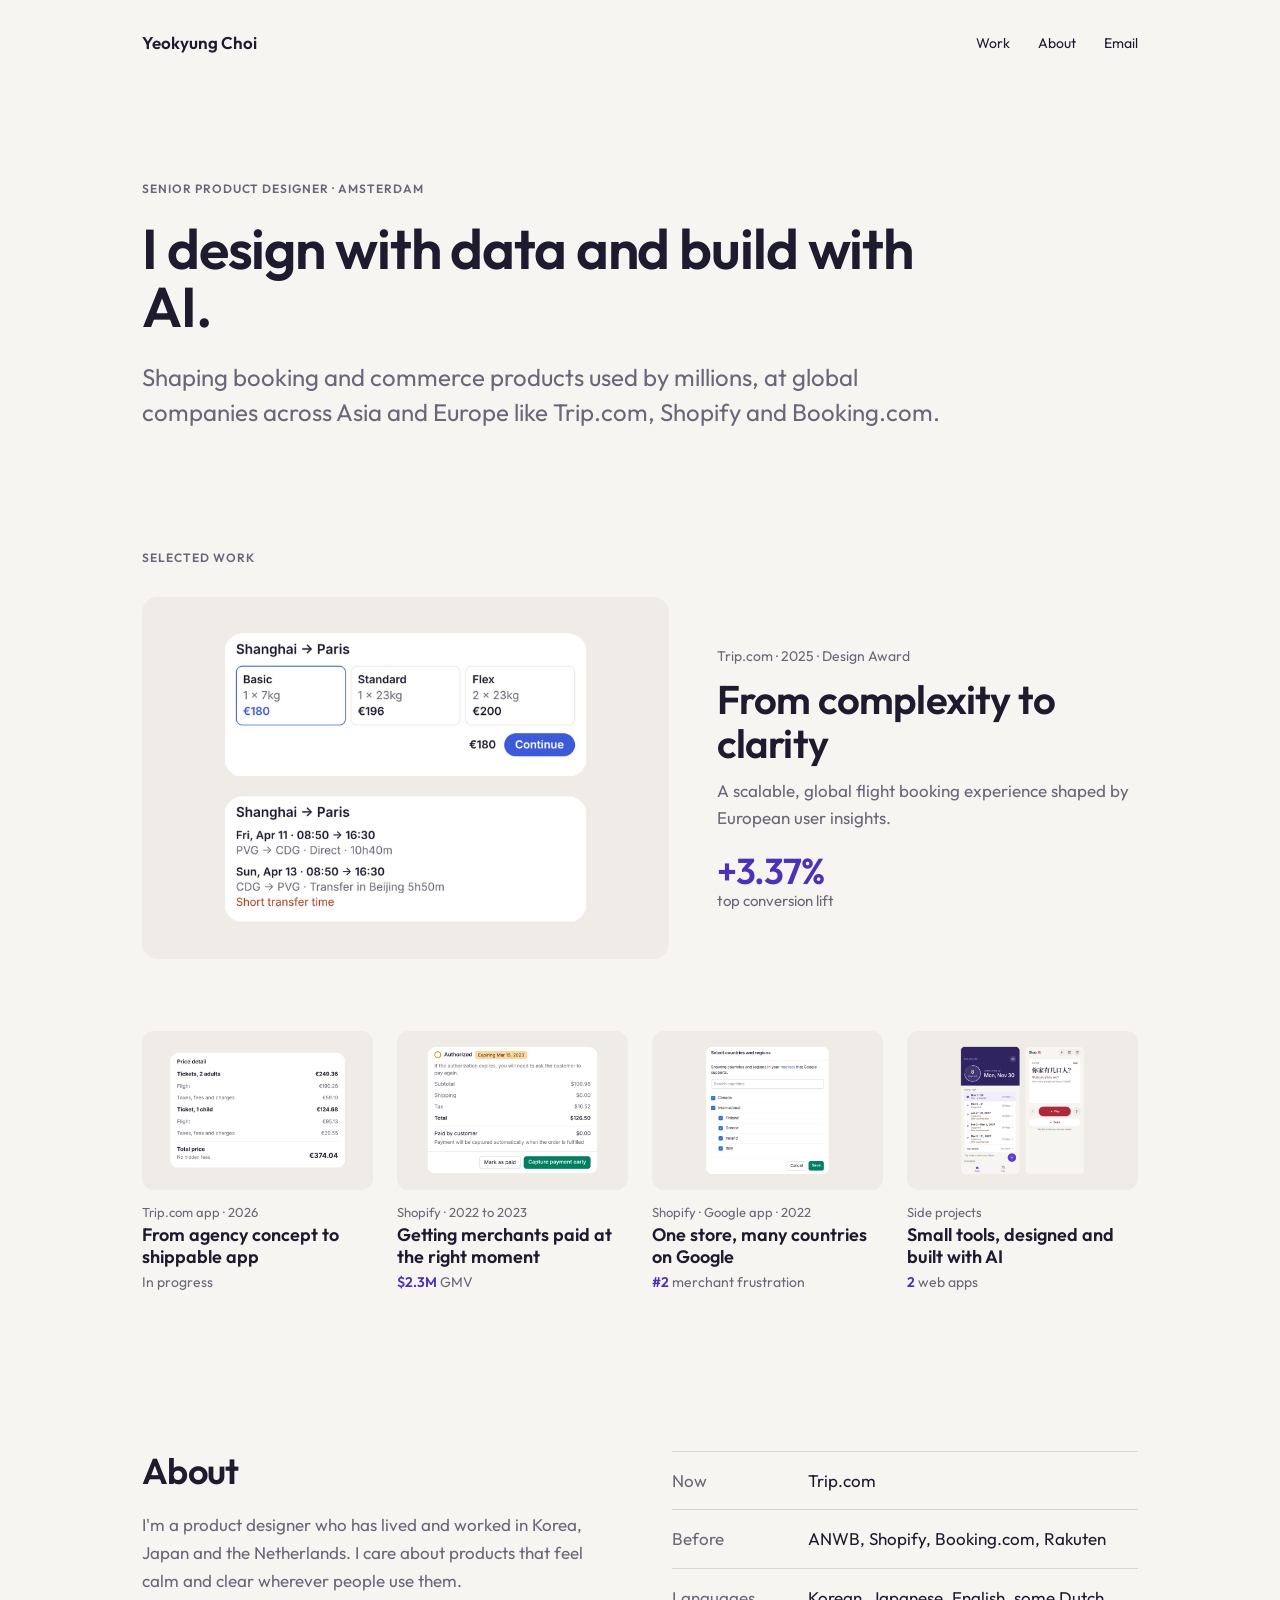
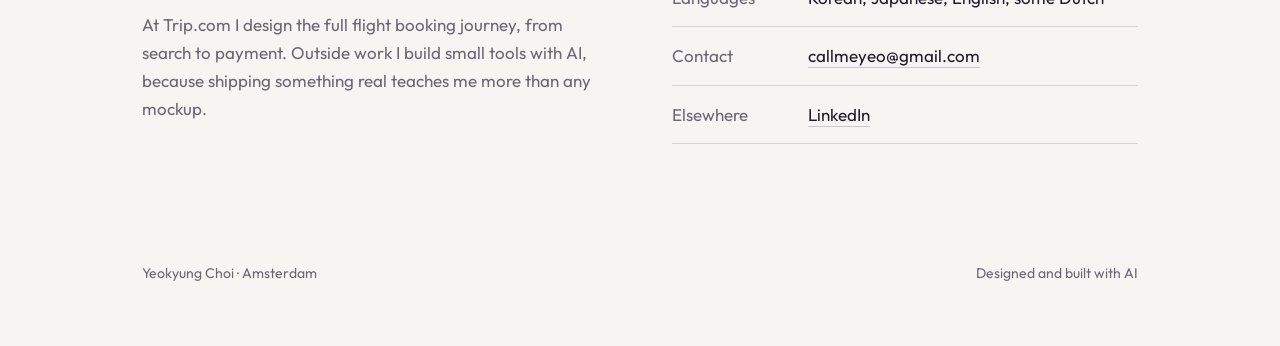
==== commit ab0f3870: "Remove brand design line from About Co-Authored-By: Claude Opus 5.5 <noreply@anthropic.com> Claude-S" ====
--- a/index.html
+++ b/index.html
@@ -90,7 +90,7 @@
 <section id="about" class="about">
 <div>
 <h2>About</h2>
-<p>I'm a product designer with a background in brand design. I've lived and worked in Korea, Japan and the Netherlands, and I care about products that feel calm and clear wherever people use them.</p>
+<p>I'm a product designer who has lived and worked in Korea, Japan and the Netherlands. I care about products that feel calm and clear wherever people use them.</p>
 <p>At Trip.com I design the full flight booking journey, from search to payment. Outside work I build small tools with AI, because shipping something real teaches me more than any mockup.</p>
 </div>
 <div class="facts">
